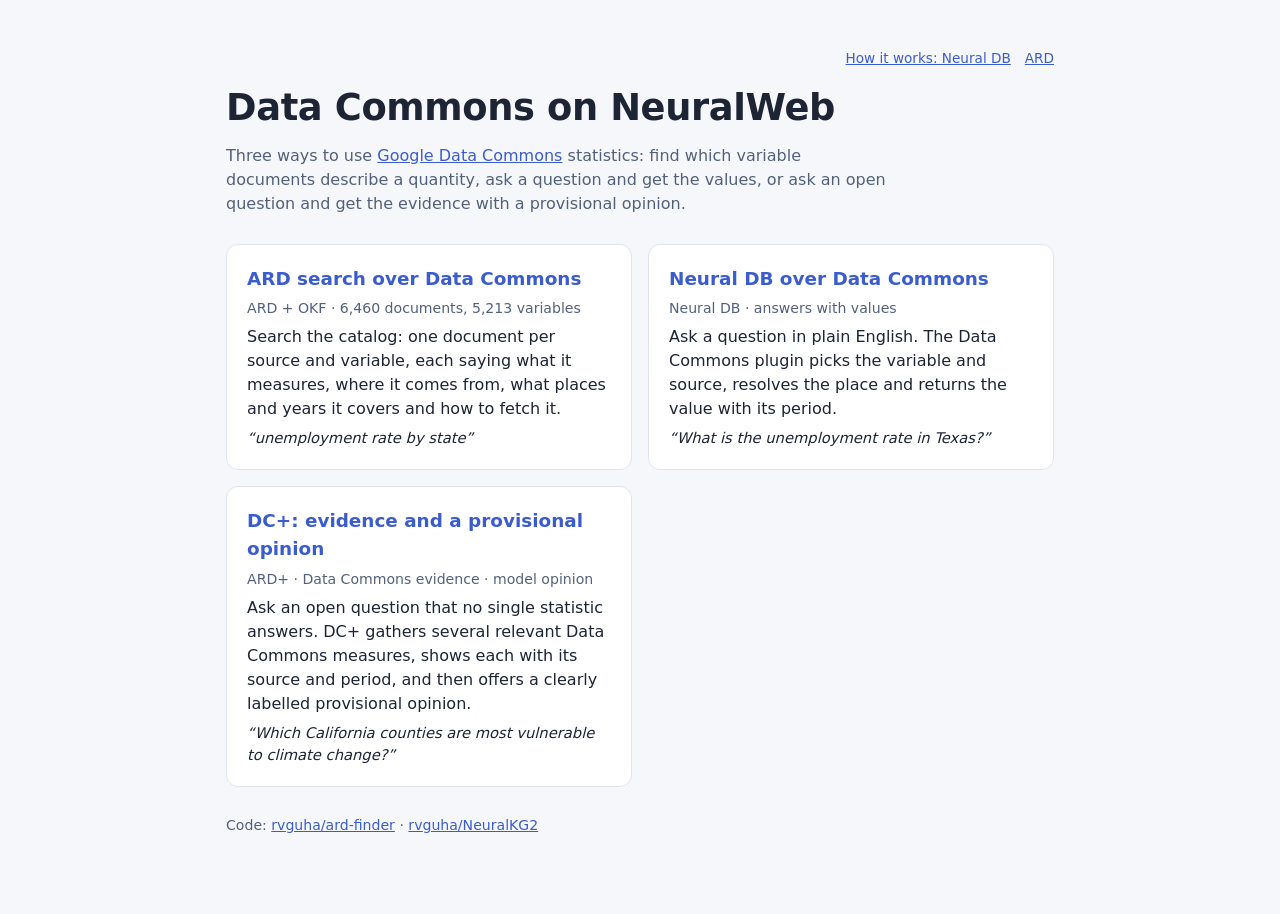
==== 4dc/index.html @ 3c7e81ef "4dc: add a DC+ tile and seven more DC+ sample questions Co-Authored-By: Claude Sonnet 5.5 <noreply@a" ====
<!doctype html>
<html lang="en">
<head>
  <meta name="robots" content="noindex">
  <meta charset="utf-8">
  <meta name="viewport" content="width=device-width, initial-scale=1">
  <title>Data Commons on NeuralWeb</title>
  <style>
    :root { color-scheme: light dark; --ink: #1d2433; --muted: #52607d; --accent: #3b5ccc; --line: #dfe4ef; --card: #fff; --bg: #f6f7fb; }
    @media (prefers-color-scheme: dark) { :root { --ink: #e7e9ec; --muted: #9aa1ab; --accent: #8fb0ff; --line: #2c3037; --card: #1c1f24; --bg: #14161a; } }
    * { box-sizing: border-box; }
    body { margin: 0; font: 16px/1.5 system-ui, -apple-system, "Segoe UI", sans-serif; color: var(--ink); background: var(--bg); }
    main { max-width: 860px; margin: 0 auto; padding: 48px 16px 64px; }
    h1 { margin: 0 0 8px; font-size: clamp(1.7rem, 4vw, 2.3rem); letter-spacing: -.01em; }
    .lede { margin: 0 0 28px; color: var(--muted); max-width: 660px; }
    .crumb { font-size: .9rem; margin-bottom: 18px; } .crumb a { color: var(--muted); }
    a { color: var(--accent); }
    form { display: flex; gap: 8px; margin-bottom: 8px; }
    input[type=text] { flex: 1; min-width: 0; padding: 12px 14px; font: inherit; color: inherit; background: var(--card); border: 1px solid var(--line); border-radius: 10px; }
    button { padding: 12px 18px; font: inherit; font-weight: 600; color: #fff; background: var(--accent); border: 0; border-radius: 10px; cursor: pointer; }
    button:disabled { opacity: .6; cursor: wait; }
    .examples { margin: 0 0 24px; font-size: .9rem; color: var(--muted); }
    .examples button { all: unset; cursor: pointer; color: var(--accent); margin-right: 12px; text-decoration: underline; }
    .card { background: var(--card); border: 1px solid var(--line); border-radius: 12px; padding: 16px 18px; margin-bottom: 12px; }
    .card h2 { margin: 0 0 4px; font-size: 1.05rem; } .card p { margin: 4px 0; }
    .meta, .status { color: var(--muted); font-size: .88rem; }
    .tag { display: inline-block; margin: 2px 4px 0 0; padding: 1px 8px; border: 1px solid var(--line); border-radius: 99px; font-size: .78rem; color: var(--muted); }
    .claim { font-size: 1.05rem; }
    .err { color: #c0392b; }
  
    .topnav { text-align: right; font-size: .85rem; margin: 0 0 12px; display: flex; gap: 14px; justify-content: flex-end; flex-wrap: wrap; }
    .topnav a { color: var(--accent, #3b5ccc); }
  </style>
</head>
<body>
  <main>
    <p class="topnav"><a href="/design/neural-db/">How it works: Neural DB</a> <a href="/design/ard/">ARD</a></p>

    <h1>Data Commons on NeuralWeb</h1>
    <p class="lede">Three ways to use <a href="https://datacommons.org">Google Data Commons</a> statistics: find which variable documents describe a quantity, ask a question and get the values, or ask an open question and get the evidence with a provisional opinion.</p>
    <style>
      .grid { display: grid; grid-template-columns: repeat(auto-fill, minmax(300px, 1fr)); gap: 16px; }
      a.big { display: flex; flex-direction: column; gap: 6px; padding: 20px; background: var(--card); border: 1px solid var(--line); border-radius: 12px; color: inherit; text-decoration: none; }
      a.big:hover, a.big:focus-visible { border-color: var(--accent); outline: none; }
      .name { font-weight: 700; font-size: 1.15rem; color: var(--accent); }
      .example { font-style: italic; font-size: .92rem; }
    </style>
    <nav class="grid" aria-label="Data Commons">
      <a class="big" href="/4dc/ard/">
        <span class="name">ARD search over Data Commons</span>
        <span class="meta">ARD + OKF · 6,460 documents, 5,213 variables</span>
        <span>Search the catalog: one document per source and variable, each saying what it measures, where it comes from, what places and years it covers and how to fetch it.</span>
        <span class="example">&ldquo;unemployment rate by state&rdquo;</span>
      </a>
      <a class="big" href="/4dc/neuraldb/">
        <span class="name">Neural DB over Data Commons</span>
        <span class="meta">Neural DB · answers with values</span>
        <span>Ask a question in plain English. The Data Commons plugin picks the variable and source, resolves the place and returns the value with its period.</span>
        <span class="example">&ldquo;What is the unemployment rate in Texas?&rdquo;</span>
      </a>
      <a class="big" href="/4dc/plus/">
        <span class="name">DC+: evidence and a provisional opinion</span>
        <span class="meta">ARD+ · Data Commons evidence · model opinion</span>
        <span>Ask an open question that no single statistic answers. DC+ gathers several relevant Data Commons measures, shows each with its source and period, and then offers a clearly labelled provisional opinion.</span>
        <span class="example">&ldquo;Which California counties are most vulnerable to climate change?&rdquo;</span>
      </a>
    </nav>
    <p class="meta" style="margin-top:28px">Code: <a href="https://github.com/rvguha/ard-finder">rvguha/ard-finder</a> &middot; <a href="https://github.com/rvguha/NeuralKG2">rvguha/NeuralKG2</a></p>
  </main>
</body>
</html>
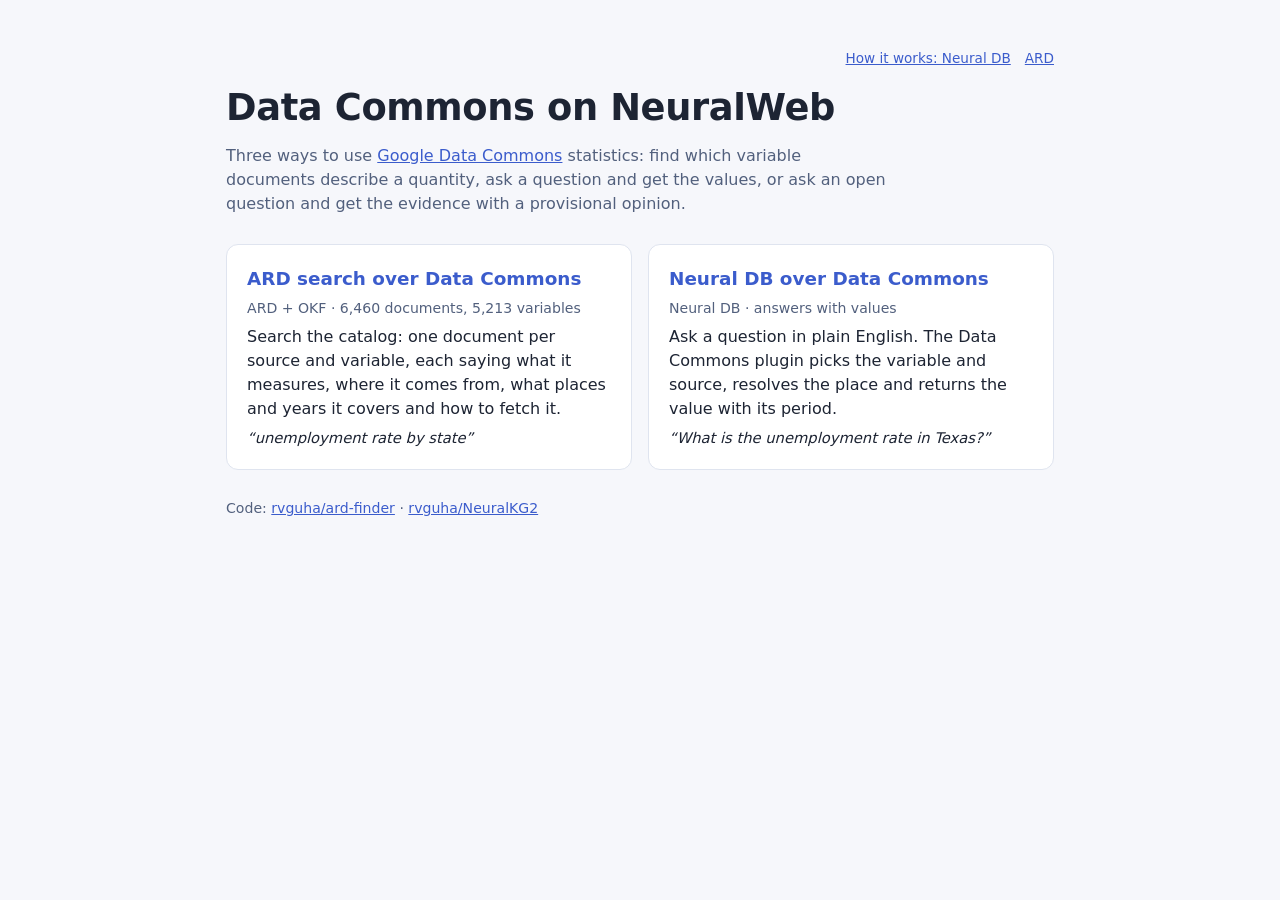
==== commit ad5640e6: "Remove DC+: its tile and page (the dc-plus service is being taken down) Co-Authored-By: Claude Sonne" ====
--- a/4dc/index.html
+++ b/4dc/index.html
@@ -58,12 +58,6 @@
         <span>Ask a question in plain English. The Data Commons plugin picks the variable and source, resolves the place and returns the value with its period.</span>
         <span class="example">&ldquo;What is the unemployment rate in Texas?&rdquo;</span>
       </a>
-      <a class="big" href="/4dc/plus/">
-        <span class="name">DC+: evidence and a provisional opinion</span>
-        <span class="meta">ARD+ · Data Commons evidence · model opinion</span>
-        <span>Ask an open question that no single statistic answers. DC+ gathers several relevant Data Commons measures, shows each with its source and period, and then offers a clearly labelled provisional opinion.</span>
-        <span class="example">&ldquo;Which California counties are most vulnerable to climate change?&rdquo;</span>
-      </a>
     </nav>
     <p class="meta" style="margin-top:28px">Code: <a href="https://github.com/rvguha/ard-finder">rvguha/ard-finder</a> &middot; <a href="https://github.com/rvguha/NeuralKG2">rvguha/NeuralKG2</a></p>
   </main>
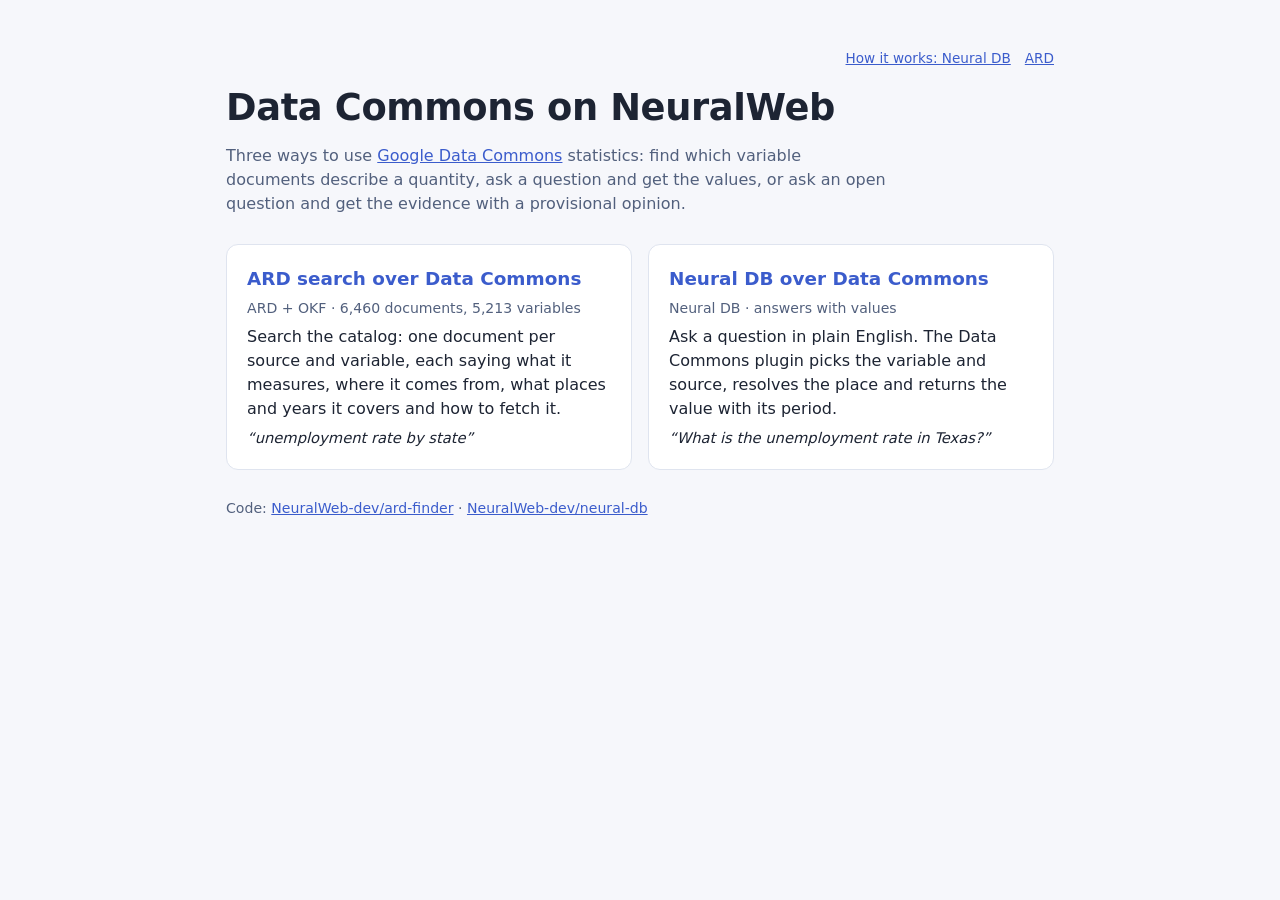
==== commit ef65360b: "Code links point to the NeuralWeb-dev repositories; the slides link is the first thing on the ARD an" ====
--- a/4dc/index.html
+++ b/4dc/index.html
@@ -59,7 +59,7 @@
         <span class="example">&ldquo;What is the unemployment rate in Texas?&rdquo;</span>
       </a>
     </nav>
-    <p class="meta" style="margin-top:28px">Code: <a href="https://github.com/rvguha/ard-finder">rvguha/ard-finder</a> &middot; <a href="https://github.com/rvguha/NeuralKG2">rvguha/NeuralKG2</a></p>
+    <p class="meta" style="margin-top:28px">Code: <a href="https://github.com/NeuralWeb-dev/ard-finder">NeuralWeb-dev/ard-finder</a> &middot; <a href="https://github.com/NeuralWeb-dev/neural-db">NeuralWeb-dev/neural-db</a></p>
   </main>
 </body>
 </html>
